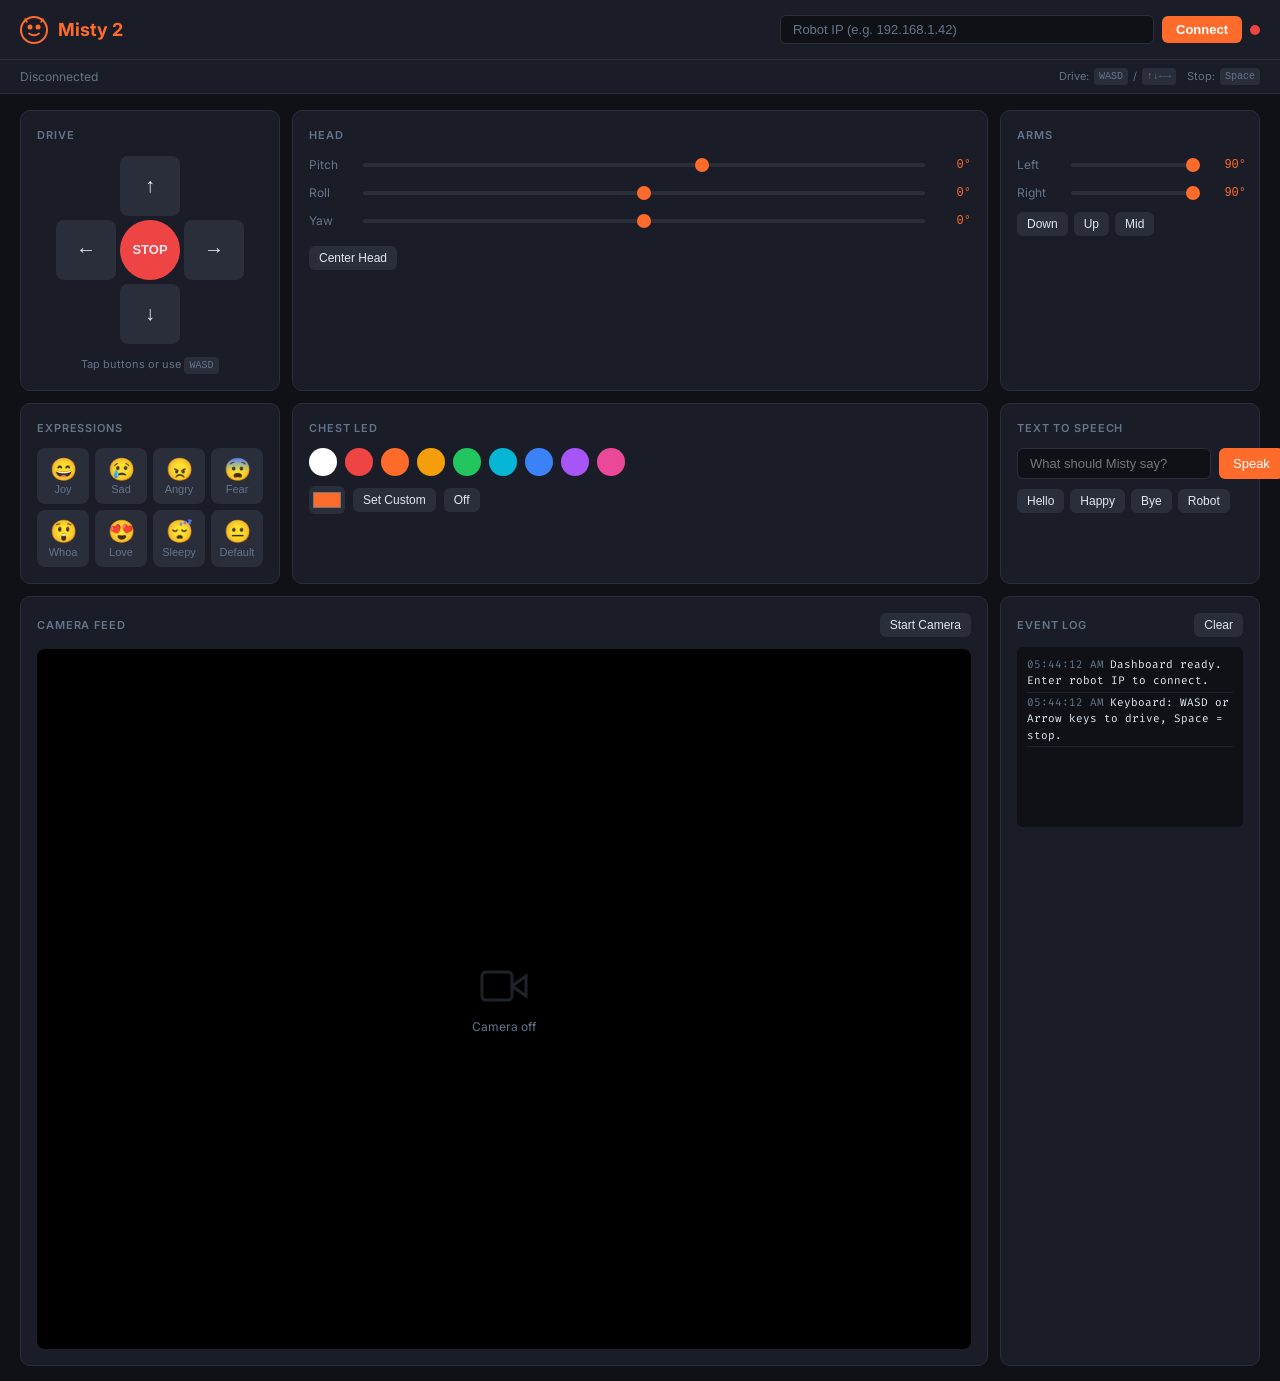
==== templates/index.html @ 60b6d2d7 "Initial Misty 2 Dashboard Python + Flask dashboard to connect and control Misty II robots over WiFi." ====
<!DOCTYPE html>
<html lang="en">
<head>
  <meta charset="UTF-8"/>
  <meta name="viewport" content="width=device-width, initial-scale=1.0"/>
  <title>Misty 2 Dashboard</title>
  <link rel="preconnect" href="https://fonts.googleapis.com"/>
  <link href="https://fonts.googleapis.com/css2?family=Inter:wght@400;500;600;700&family=Fira+Code&display=swap" rel="stylesheet"/>
  <link rel="stylesheet" href="/static/css/style.css"/>
</head>
<body>

<!-- ── Header ──────────────────────────────────────────────────────────── -->
<header>
  <div class="logo">
    <svg viewBox="0 0 28 28" fill="none" xmlns="http://www.w3.org/2000/svg">
      <circle cx="14" cy="14" r="13" stroke="currentColor" stroke-width="2"/>
      <circle cx="10" cy="11" r="2.5" fill="currentColor"/>
      <circle cx="18" cy="11" r="2.5" fill="currentColor"/>
      <path d="M9 17.5 Q14 21 19 17.5" stroke="currentColor" stroke-width="1.8" stroke-linecap="round" fill="none"/>
      <path d="M7 6 L5 3M21 6 L23 3" stroke="currentColor" stroke-width="1.5" stroke-linecap="round"/>
    </svg>
    Misty 2
  </div>

  <div class="connect-bar">
    <input id="ip-input" type="text" placeholder="Robot IP (e.g. 192.168.1.42)" autocomplete="off" spellcheck="false"/>
    <button id="btn-connect" class="btn-connect">Connect</button>
    <div id="status-dot" class="status-dot"></div>
  </div>
</header>

<!-- ── Status Bar ─────────────────────────────────────────────────────── -->
<div id="status-bar">
  <span id="status-robot">Disconnected</span>
  <span id="status-battery"></span>
  <span style="margin-left:auto; color:var(--muted); font-size:11px;">
    Drive: <kbd class="kbd">WASD</kbd> / <kbd class="kbd">↑↓←→</kbd> &nbsp; Stop: <kbd class="kbd">Space</kbd>
  </span>
</div>

<!-- ── Controls ───────────────────────────────────────────────────────── -->
<main>
  <div id="controls" class="controls-disabled" style="display:contents">

    <!-- Drive -->
    <div class="card" id="card-drive">
      <div class="card-title">Drive</div>
      <div class="dpad">
        <div class="dpad-empty"></div>
        <button class="dpad-btn" id="btn-fwd">↑</button>
        <div class="dpad-empty"></div>
        <button class="dpad-btn" id="btn-left">←</button>
        <button class="dpad-btn dpad-center" id="btn-stop">STOP</button>
        <button class="dpad-btn" id="btn-right">→</button>
        <div class="dpad-empty"></div>
        <button class="dpad-btn" id="btn-back">↓</button>
        <div class="dpad-empty"></div>
      </div>
      <p style="text-align:center; font-size:11px; color:var(--muted);">
        Tap buttons or use <span class="kbd">WASD</span>
      </p>
    </div>

    <!-- Head -->
    <div class="card" id="card-head">
      <div class="card-title">Head</div>
      <div class="slider-row">
        <span class="slider-label">Pitch</span>
        <input id="head-pitch" type="range" min="-40" max="26" value="0"/>
        <span class="slider-val" id="head-pitch-val">0°</span>
      </div>
      <div class="slider-row">
        <span class="slider-label">Roll</span>
        <input id="head-roll" type="range" min="-40" max="40" value="0"/>
        <span class="slider-val" id="head-roll-val">0°</span>
      </div>
      <div class="slider-row">
        <span class="slider-label">Yaw</span>
        <input id="head-yaw" type="range" min="-81" max="81" value="0"/>
        <span class="slider-val" id="head-yaw-val">0°</span>
      </div>
      <button class="btn btn-ghost btn-sm" id="btn-head-center" style="margin-top:6px;">
        Center Head
      </button>
    </div>

    <!-- Arms -->
    <div class="card" id="card-arms">
      <div class="card-title">Arms</div>
      <div class="slider-row">
        <span class="slider-label">Left</span>
        <input id="arm-left" type="range" min="-90" max="90" value="90"/>
        <span class="slider-val" id="arm-left-val">90°</span>
      </div>
      <div class="slider-row">
        <span class="slider-label">Right</span>
        <input id="arm-right" type="range" min="-90" max="90" value="90"/>
        <span class="slider-val" id="arm-right-val">90°</span>
      </div>
      <div style="display:flex; gap:6px; margin-top:10px;">
        <button class="btn btn-ghost btn-sm" onclick="
          document.getElementById('arm-left').value=90;
          document.getElementById('arm-right').value=90;
          document.getElementById('arm-left-val').textContent='90°';
          document.getElementById('arm-right-val').textContent='90°';
          fetch('/api/arms',{method:'POST',headers:{'Content-Type':'application/json'},body:JSON.stringify({left:90,right:90})});
        ">Down</button>
        <button class="btn btn-ghost btn-sm" onclick="
          document.getElementById('arm-left').value=-29;
          document.getElementById('arm-right').value=-29;
          document.getElementById('arm-left-val').textContent='-29°';
          document.getElementById('arm-right-val').textContent='-29°';
          fetch('/api/arms',{method:'POST',headers:{'Content-Type':'application/json'},body:JSON.stringify({left:-29,right:-29})});
        ">Up</button>
        <button class="btn btn-ghost btn-sm" onclick="
          document.getElementById('arm-left').value=0;
          document.getElementById('arm-right').value=0;
          document.getElementById('arm-left-val').textContent='0°';
          document.getElementById('arm-right-val').textContent='0°';
          fetch('/api/arms',{method:'POST',headers:{'Content-Type':'application/json'},body:JSON.stringify({left:0,right:0})});
        ">Mid</button>
      </div>
    </div>

    <!-- Expressions -->
    <div class="card" id="card-expressions">
      <div class="card-title">Expressions</div>
      <div class="expr-grid">
        <button class="expr-btn" data-file="e_Joy.jpg"         data-name="Joy">
          <span>😄</span>Joy
        </button>
        <button class="expr-btn" data-file="e_Sadness.jpg"     data-name="Sad">
          <span>😢</span>Sad
        </button>
        <button class="expr-btn" data-file="e_Anger.jpg"       data-name="Anger">
          <span>😠</span>Angry
        </button>
        <button class="expr-btn" data-file="e_Fear.jpg"        data-name="Fear">
          <span>😨</span>Fear
        </button>
        <button class="expr-btn" data-file="e_Surprise.jpg"    data-name="Surprised">
          <span>😲</span>Whoa
        </button>
        <button class="expr-btn" data-file="e_Love.jpg"        data-name="Love">
          <span>😍</span>Love
        </button>
        <button class="expr-btn" data-file="e_Sleepy.jpg"      data-name="Sleepy">
          <span>😴</span>Sleepy
        </button>
        <button class="expr-btn" data-file="e_DefaultContent.jpg" data-name="Default">
          <span>😐</span>Default
        </button>
      </div>
    </div>

    <!-- LED -->
    <div class="card" id="card-led">
      <div class="card-title">Chest LED</div>
      <div class="led-presets">
        <div class="led-dot" title="White"  data-r="255" data-g="255" data-b="255" style="background:#fff"></div>
        <div class="led-dot" title="Red"    data-r="255" data-g="0"   data-b="0"   style="background:#ef4444"></div>
        <div class="led-dot" title="Orange" data-r="255" data-g="120" data-b="0"   style="background:#ff6b2b"></div>
        <div class="led-dot" title="Yellow" data-r="255" data-g="220" data-b="0"   style="background:#f59e0b"></div>
        <div class="led-dot" title="Green"  data-r="0"   data-g="200" data-b="80"  style="background:#22c55e"></div>
        <div class="led-dot" title="Cyan"   data-r="0"   data-g="200" data-b="255" style="background:#06b6d4"></div>
        <div class="led-dot" title="Blue"   data-r="30"  data-g="80"  data-b="255" style="background:#3b82f6"></div>
        <div class="led-dot" title="Purple" data-r="160" data-g="40"  data-b="255" style="background:#a855f7"></div>
        <div class="led-dot" title="Pink"   data-r="255" data-g="60"  data-b="160" style="background:#ec4899"></div>
      </div>
      <div class="led-custom">
        <input type="color" id="led-color" value="#ff6b2b" title="Custom color"/>
        <button class="btn btn-ghost btn-sm" id="btn-led-custom">Set Custom</button>
        <button class="btn btn-ghost btn-sm" id="btn-led-off">Off</button>
      </div>
    </div>

    <!-- Speech -->
    <div class="card" id="card-speech">
      <div class="card-title">Text to Speech</div>
      <div class="speech-row" style="margin-bottom:10px;">
        <input id="speak-input" type="text" placeholder="What should Misty say?" maxlength="200"/>
        <button class="btn btn-primary" id="btn-speak">Speak</button>
      </div>
      <div style="display:flex; gap:6px; flex-wrap:wrap;">
        <button class="btn btn-ghost btn-sm" onclick="document.getElementById('speak-input').value='Hello! I am Misty.'; document.getElementById('btn-speak').click();">Hello</button>
        <button class="btn btn-ghost btn-sm" onclick="document.getElementById('speak-input').value='I am happy to see you!'; document.getElementById('btn-speak').click();">Happy</button>
        <button class="btn btn-ghost btn-sm" onclick="document.getElementById('speak-input').value='Goodbye! See you later.'; document.getElementById('btn-speak').click();">Bye</button>
        <button class="btn btn-ghost btn-sm" onclick="document.getElementById('speak-input').value='Beep boop. I am a robot.'; document.getElementById('btn-speak').click();">Robot</button>
      </div>
    </div>

    <!-- Camera -->
    <div class="card" id="card-camera">
      <div style="display:flex; align-items:center; justify-content:space-between; margin-bottom:12px;">
        <span class="card-title" style="margin-bottom:0">Camera Feed</span>
        <button class="btn btn-ghost btn-sm" id="btn-camera">Start Camera</button>
      </div>
      <div class="camera-wrap">
        <img id="camera-img" alt="Robot camera feed"/>
        <div id="camera-placeholder" style="display:flex; flex-direction:column; align-items:center;">
          <svg width="48" height="48" viewBox="0 0 24 24" fill="none" stroke="currentColor" stroke-width="1.5">
            <path d="M23 7l-7 5 7 5V7z"/>
            <rect x="1" y="5" width="15" height="14" rx="2" ry="2"/>
          </svg>
          <span>Camera off</span>
        </div>
      </div>
    </div>

    <!-- Log -->
    <div class="card" id="card-log">
      <div style="display:flex; align-items:center; justify-content:space-between; margin-bottom:10px;">
        <span class="card-title" style="margin-bottom:0">Event Log</span>
        <button class="btn btn-ghost btn-sm" onclick="document.getElementById('log').innerHTML=''">Clear</button>
      </div>
      <div id="log"></div>
    </div>

  </div><!-- /controls -->
</main>

<script src="/static/js/dashboard.js"></script>
</body>
</html>
---- static/css/style.css ----
/* ── Root & Reset ──────────────────────────────────────────────────── */
:root {
  --bg:        #0f1117;
  --surface:   #1a1d27;
  --border:    #2a2d3a;
  --accent:    #ff6b2b;
  --accent-dim:#c04e18;
  --green:     #22c55e;
  --red:       #ef4444;
  --yellow:    #f59e0b;
  --text:      #e2e8f0;
  --muted:     #64748b;
  --radius:    10px;
}

*, *::before, *::after { box-sizing: border-box; margin: 0; padding: 0; }

body {
  background: var(--bg);
  color: var(--text);
  font-family: 'Inter', system-ui, sans-serif;
  font-size: 14px;
  line-height: 1.5;
  min-height: 100vh;
}

/* ── Header ──────────────────────────────────────────────────────────── */
header {
  background: var(--surface);
  border-bottom: 1px solid var(--border);
  padding: 0 20px;
  height: 60px;
  display: flex;
  align-items: center;
  gap: 16px;
  position: sticky;
  top: 0;
  z-index: 100;
}

.logo {
  display: flex;
  align-items: center;
  gap: 10px;
  font-weight: 700;
  font-size: 18px;
  color: var(--accent);
  flex-shrink: 0;
}
.logo svg { width: 28px; height: 28px; }

.connect-bar {
  display: flex;
  align-items: center;
  gap: 8px;
  flex: 1;
  max-width: 480px;
  margin-left: auto;
}
.connect-bar input {
  flex: 1;
  background: var(--bg);
  border: 1px solid var(--border);
  border-radius: 6px;
  color: var(--text);
  padding: 6px 12px;
  font-size: 13px;
  outline: none;
  transition: border-color 0.2s;
}
.connect-bar input:focus { border-color: var(--accent); }
.connect-bar input::placeholder { color: var(--muted); }

.status-dot {
  width: 10px; height: 10px;
  border-radius: 50%;
  background: var(--muted);
  flex-shrink: 0;
  transition: background 0.3s;
}
.status-dot.online  { background: var(--green); box-shadow: 0 0 6px var(--green); }
.status-dot.offline { background: var(--red); }

/* ── Status Bar ──────────────────────────────────────────────────────── */
#status-bar {
  background: var(--surface);
  border-bottom: 1px solid var(--border);
  padding: 6px 20px;
  display: flex;
  align-items: center;
  gap: 20px;
  font-size: 12px;
  color: var(--muted);
  min-height: 34px;
}
#status-bar span { display: flex; align-items: center; gap: 5px; }
#battery-icon { font-size: 14px; }

/* ── Layout ──────────────────────────────────────────────────────────── */
main {
  padding: 16px 20px;
  display: grid;
  grid-template-columns: 260px 1fr 260px;
  grid-template-rows: auto auto auto;
  gap: 12px;
  max-width: 1400px;
  margin: 0 auto;
}

/* ── Cards ───────────────────────────────────────────────────────────── */
.card {
  background: var(--surface);
  border: 1px solid var(--border);
  border-radius: var(--radius);
  padding: 16px;
}
.card-title {
  font-size: 11px;
  font-weight: 600;
  text-transform: uppercase;
  letter-spacing: 0.08em;
  color: var(--muted);
  margin-bottom: 12px;
}

/* ── Buttons ─────────────────────────────────────────────────────────── */
.btn {
  display: inline-flex;
  align-items: center;
  justify-content: center;
  gap: 6px;
  padding: 7px 14px;
  border-radius: 6px;
  border: none;
  cursor: pointer;
  font-size: 13px;
  font-weight: 500;
  transition: opacity 0.15s, transform 0.1s;
}
.btn:active { transform: scale(0.96); }
.btn:disabled { opacity: 0.4; cursor: not-allowed; }

.btn-primary  { background: var(--accent);  color: #fff; }
.btn-primary:hover:not(:disabled) { background: var(--accent-dim); }
.btn-danger   { background: var(--red);     color: #fff; }
.btn-danger:hover:not(:disabled)  { opacity: 0.85; }
.btn-ghost    { background: var(--border);  color: var(--text); }
.btn-ghost:hover:not(:disabled)   { background: #3a3d4a; }
.btn-sm       { padding: 5px 10px; font-size: 12px; }
.btn-full     { width: 100%; }
.btn-connect  { background: var(--accent); color: #fff; padding: 6px 14px; font-size: 13px; font-weight: 600; border-radius: 6px; border: none; cursor: pointer; white-space: nowrap; }
.btn-connect:hover { background: var(--accent-dim); }

/* ── D-Pad ───────────────────────────────────────────────────────────── */
.dpad {
  display: grid;
  grid-template-columns: repeat(3, 60px);
  grid-template-rows: repeat(3, 60px);
  gap: 4px;
  justify-content: center;
  margin-bottom: 12px;
}
.dpad-btn {
  background: var(--border);
  border: none;
  border-radius: 8px;
  color: var(--text);
  font-size: 20px;
  cursor: pointer;
  transition: background 0.1s, transform 0.1s;
  display: flex;
  align-items: center;
  justify-content: center;
}
.dpad-btn:active, .dpad-btn.pressed { background: var(--accent); transform: scale(0.93); }
.dpad-center {
  background: var(--red);
  border-radius: 50% !important;
  font-size: 13px;
  font-weight: 700;
}
.dpad-center:active { background: #c03030; }
.dpad-empty { visibility: hidden; }

/* ── Sliders ─────────────────────────────────────────────────────────── */
.slider-row {
  display: flex;
  align-items: center;
  gap: 10px;
  margin-bottom: 10px;
}
.slider-label {
  width: 44px;
  font-size: 12px;
  color: var(--muted);
  flex-shrink: 0;
}
.slider-val {
  width: 36px;
  text-align: right;
  font-size: 12px;
  font-family: monospace;
  color: var(--accent);
  flex-shrink: 0;
}
input[type=range] {
  flex: 1;
  -webkit-appearance: none;
  height: 4px;
  border-radius: 2px;
  background: var(--border);
  outline: none;
  cursor: pointer;
}
input[type=range]::-webkit-slider-thumb {
  -webkit-appearance: none;
  width: 14px; height: 14px;
  border-radius: 50%;
  background: var(--accent);
  cursor: pointer;
  transition: transform 0.1s;
}
input[type=range]::-webkit-slider-thumb:active { transform: scale(1.3); }

/* ── Camera ──────────────────────────────────────────────────────────── */
.camera-wrap {
  background: #000;
  border-radius: 8px;
  overflow: hidden;
  position: relative;
  aspect-ratio: 4/3;
  display: flex;
  align-items: center;
  justify-content: center;
}
#camera-img {
  width: 100%;
  height: 100%;
  object-fit: cover;
  display: none;
}
#camera-placeholder {
  color: var(--muted);
  font-size: 12px;
  text-align: center;
}
#camera-placeholder svg { display: block; margin: 0 auto 8px; opacity: 0.3; }

/* ── Expressions ─────────────────────────────────────────────────────── */
.expr-grid {
  display: grid;
  grid-template-columns: repeat(4, 1fr);
  gap: 6px;
}
.expr-btn {
  background: var(--border);
  border: 1px solid transparent;
  border-radius: 8px;
  padding: 8px 4px;
  cursor: pointer;
  text-align: center;
  font-size: 11px;
  color: var(--muted);
  transition: background 0.15s, border-color 0.15s;
}
.expr-btn span { display: block; font-size: 22px; line-height: 1.2; }
.expr-btn:hover  { background: #2a2d3a; border-color: var(--border); color: var(--text); }
.expr-btn:active { background: var(--accent); color: #fff; }

/* ── LED ─────────────────────────────────────────────────────────────── */
.led-presets {
  display: flex;
  gap: 8px;
  flex-wrap: wrap;
  margin-bottom: 10px;
}
.led-dot {
  width: 28px; height: 28px;
  border-radius: 50%;
  border: 2px solid transparent;
  cursor: pointer;
  transition: transform 0.15s, border-color 0.15s;
}
.led-dot:hover  { transform: scale(1.15); }
.led-dot.active { border-color: #fff; transform: scale(1.1); }
.led-custom {
  display: flex;
  align-items: center;
  gap: 8px;
  margin-top: 4px;
}
input[type=color] {
  width: 36px; height: 28px;
  border: none;
  border-radius: 6px;
  cursor: pointer;
  padding: 2px;
  background: var(--border);
}

/* ── Speech ──────────────────────────────────────────────────────────── */
.speech-row {
  display: flex;
  gap: 8px;
}
.speech-row input {
  flex: 1;
  background: var(--bg);
  border: 1px solid var(--border);
  border-radius: 6px;
  color: var(--text);
  padding: 7px 12px;
  font-size: 13px;
  outline: none;
  transition: border-color 0.2s;
}
.speech-row input:focus { border-color: var(--accent); }

/* ── Log ─────────────────────────────────────────────────────────────── */
#log {
  height: 180px;
  overflow-y: auto;
  background: var(--bg);
  border-radius: 6px;
  padding: 8px 10px;
  font-family: 'Fira Code', monospace;
  font-size: 11px;
  scroll-behavior: smooth;
}
#log::-webkit-scrollbar { width: 4px; }
#log::-webkit-scrollbar-thumb { background: var(--border); border-radius: 2px; }
.log-line { padding: 2px 0; border-bottom: 1px solid #1f222e; }
.log-time { color: var(--muted); margin-right: 6px; }
.log-ok   { color: var(--green); }
.log-err  { color: var(--red); }
.log-info { color: var(--text); }
.log-warn { color: var(--yellow); }

/* ── Grid placement ──────────────────────────────────────────────────── */
#card-drive      { grid-column: 1; grid-row: 1; }
#card-head       { grid-column: 2; grid-row: 1; }
#card-arms       { grid-column: 3; grid-row: 1; }
#card-expressions{ grid-column: 1; grid-row: 2; }
#card-led        { grid-column: 2; grid-row: 2; }
#card-speech     { grid-column: 3; grid-row: 2; }
#card-camera     { grid-column: 1 / 3; grid-row: 3; }
#card-log        { grid-column: 3; grid-row: 3; }

/* ── Responsive ──────────────────────────────────────────────────────── */
@media (max-width: 960px) {
  main { grid-template-columns: 1fr 1fr; }
  #card-drive, #card-head, #card-arms,
  #card-expressions, #card-led, #card-speech { grid-column: auto; grid-row: auto; }
  #card-camera, #card-log { grid-column: 1 / -1; grid-row: auto; }
}
@media (max-width: 580px) {
  main { grid-template-columns: 1fr; padding: 10px; }
  header { flex-wrap: wrap; height: auto; padding: 10px 16px; gap: 8px; }
  .connect-bar { max-width: 100%; margin-left: 0; width: 100%; }
}

/* ── Disabled overlay ────────────────────────────────────────────────── */
.controls-disabled { pointer-events: none; opacity: 0.4; }

/* ── Tooltip ─────────────────────────────────────────────────────────── */
.kbd {
  display: inline-block;
  background: var(--border);
  border-radius: 4px;
  padding: 1px 5px;
  font-size: 10px;
  font-family: monospace;
  color: var(--muted);
}
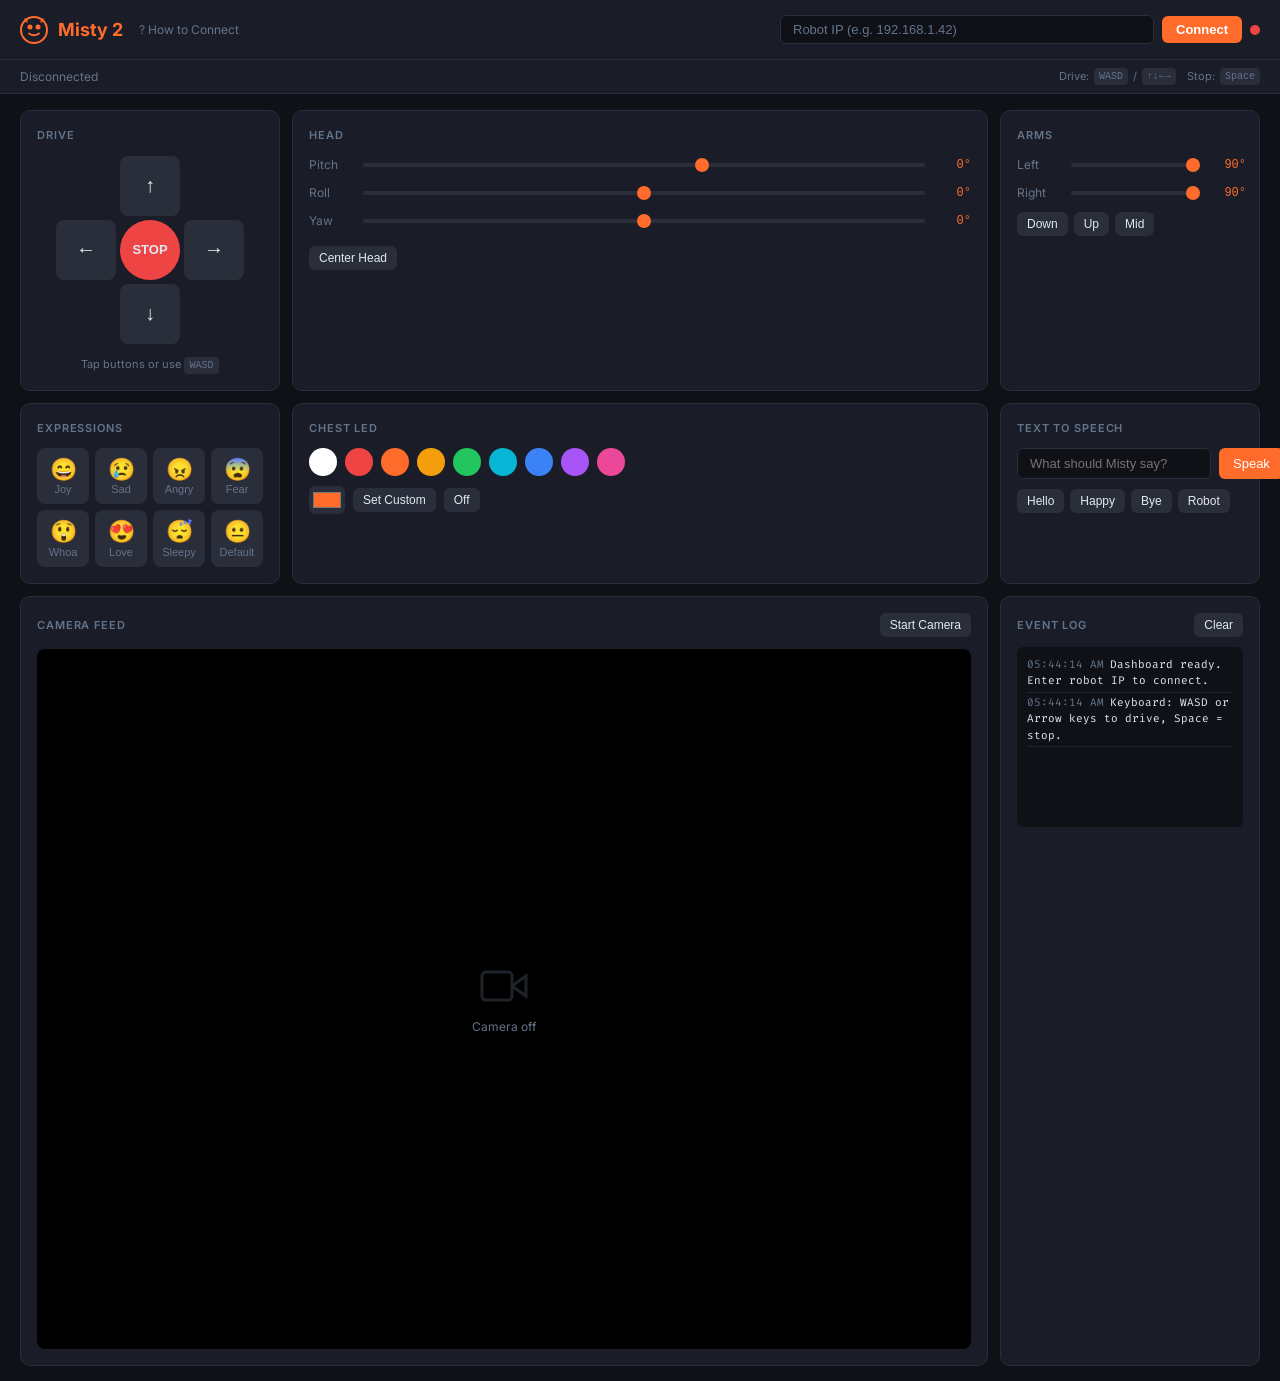
==== commit e41e1877: "Add instructions page for connecting to Misty II Step-by-step guide covering WiFi setup, finding the" ====
--- a/templates/index.html
+++ b/templates/index.html
@@ -22,6 +22,7 @@
     </svg>
     Misty 2
   </div>
+  <a href="/instructions" style="font-size:12px; color:var(--muted); text-decoration:none; margin-right:4px; white-space:nowrap;" onmouseover="this.style.color='var(--text)'" onmouseout="this.style.color='var(--muted)'">? How to Connect</a>
 
   <div class="connect-bar">
     <input id="ip-input" type="text" placeholder="Robot IP (e.g. 192.168.1.42)" autocomplete="off" spellcheck="false"/>
